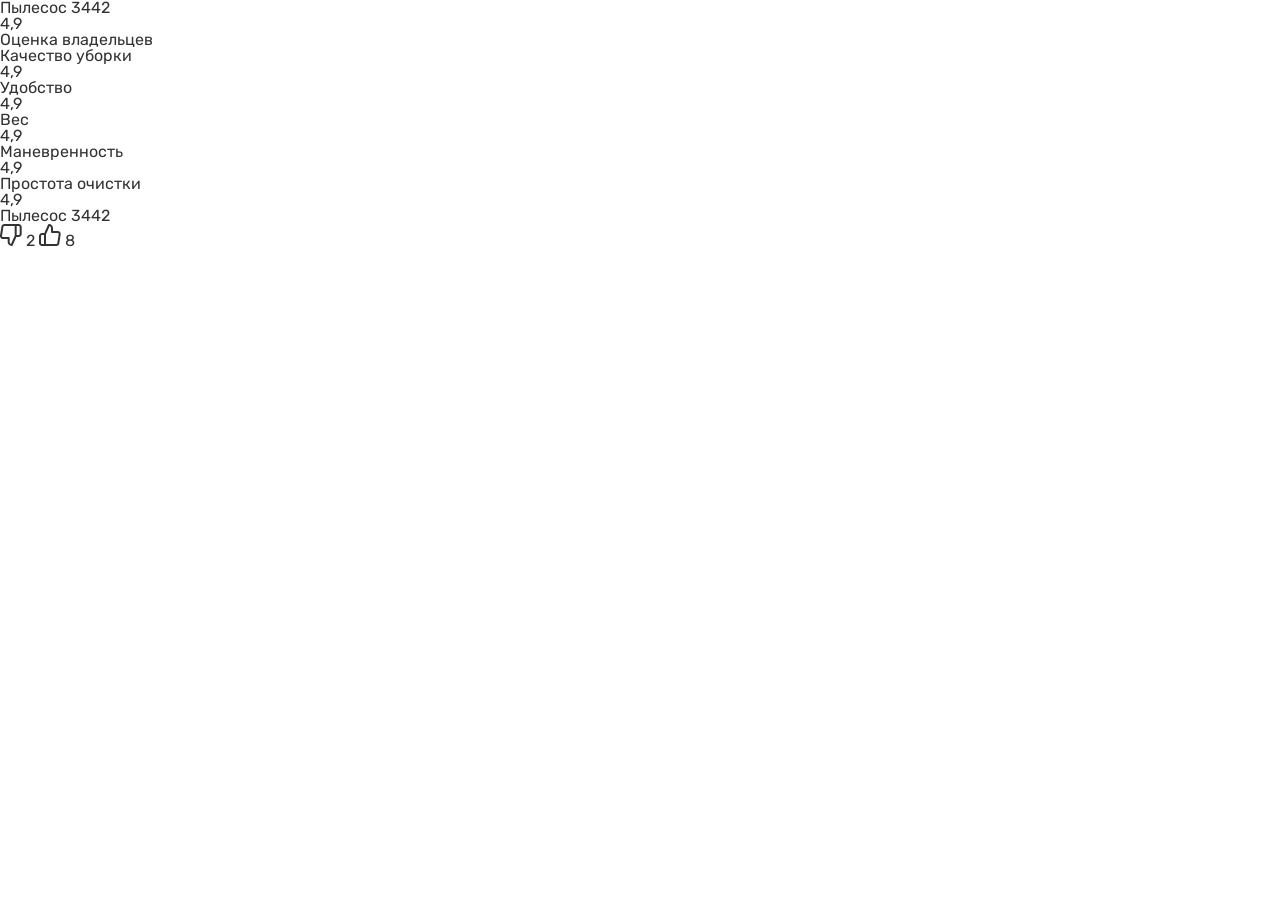
==== hoover/index.html @ 7ca24548 "feat: add structure project and fonts and main style" ====
<!doctype html>
<html lang="ru">
<head>
    <meta charset="UTF-8">
    <meta name="viewport"
          content="width=device-width, user-scalable=no, initial-scale=1.0, maximum-scale=1.0, minimum-scale=1.0">
    <meta http-equiv="X-UA-Compatible" content="ie=edge">
    <link rel="shortcut icon" href="favicon.ico" />
    <link rel="stylesheet" href="css/style.css" />
    <title>Casco</title>
</head>
<body>
<div class="wrapper">
    <header class="header">
        <h1 class="header__title visually-hidden">Пылесос 3442</h1>
    </header>
    <main class="main">
        <div class="main__wrapper">
            <section class="main__score buy-score">
                <h2 class="buy-score__title">Пылесос 3442</h2>
                <div class="buy-score__body">
                    <div class="buy-score__image">
                        <div class="buy-score__img"></div>
                        <div class="buy-score__slider slider"></div>
                    </div>
                    <div class="buy-score__score rating-card">
                        <div class="rating-card__summary">
                            <div class="rating-card__score">4,9</div>
                            <div class="rating-card__title">Оценка владельцев</div>
                        </div>
                        <div class="rating-card__metrics">
                            <ul class="rating-card__list">
                                <li class="rating-card__item">
                                    <span class="rating-card__label">Качество уборки</span>
                                    <div class="rating-card__progress"></div>
                                    <span class="rating-card__value">4,9</span>
                                </li>
                                <li class="rating-card__item">
                                    <span class="rating-card__label">Удобство</span>
                                    <div class="rating-card__progress"></div>
                                    <span class="rating-card__value">4,9</span>
                                </li>
                                <li class="rating-card__item">
                                    <span class="rating-card__label">Вес</span>
                                    <div class="rating-card__progress"></div>
                                    <span class="rating-card__value">4,9</span>
                                </li>
                                <li class="rating-card__item">
                                    <span class="rating-card__label">Маневренность</span>
                                    <div class="rating-card__progress"></div>
                                    <span class="rating-card__value">4,9</span>
                                </li>
                                <li class="rating-card__item">
                                    <span class="rating-card__label">Простота очистки</span>
                                    <div class="rating-card__progress"></div>
                                    <span class="rating-card__value">4,9</span>
                                </li>
                            </ul>
                        </div>
                        <div class="rating-card__footer">
                            <div class="rating-card__product-name">Пылесос 3442</div>
                            <div class="rating-card__actions button-rating-card">
                                <button type="button" class="button-rating-card__dislike">
                                    <svg width="22" height="22" viewBox="0 0 22 22" fill="none" xmlns="http://www.w3.org/2000/svg">
                                        <path d="M15.6826 12.0001L11.6826 21.0001C10.887 21.0001 10.1239 20.6841 9.5613 20.1214C8.99869 19.5588 8.68262 18.7958 8.68262 18.0001L8.68262 14.0001L3.02262 14.0001C2.73271 14.0034 2.44555 13.9436 2.18105 13.8249C1.91654 13.7062 1.681 13.5314 1.49076 13.3126C1.30052 13.0938 1.16011 12.8363 1.07928 12.5579C0.998443 12.2794 0.979111 11.9868 1.02262 11.7001L2.40262 2.70012C2.47494 2.22322 2.71718 1.78851 3.08471 1.47611C3.45224 1.16372 3.92029 0.994668 4.40262 1.00012L15.6826 1.00012M15.6826 12.0001L15.6826 1.00012M15.6826 12.0001L18.6826 12.0001C19.2131 12.0001 19.7218 11.7894 20.0968 11.4143C20.4719 11.0393 20.6826 10.5306 20.6826 10.0001L20.6826 3.00012C20.6826 2.46969 20.4719 1.96098 20.0968 1.58591C19.7218 1.21084 19.2131 1.00012 18.6826 1.00012L15.6826 1.00012" stroke="#333333" stroke-width="2" stroke-linecap="round" stroke-linejoin="round" />
                                    </svg>
                                    <span class="button-rating-card__count">2</span>
                                </button>
                                <button type="button" class="button-rating-card__like">
                                    <svg width="22" height="22" viewBox="0 0 22 22" fill="none" xmlns="http://www.w3.org/2000/svg">
                                        <path d="M6 10L10 1C10.7956 1 11.5587 1.31607 12.1213 1.87868C12.6839 2.44129 13 3.20435 13 4V8H18.66C18.9499 7.99672 19.2371 8.0565 19.5016 8.17522C19.7661 8.29393 20.0016 8.46873 20.1919 8.68751C20.3821 8.90629 20.5225 9.16382 20.6033 9.44225C20.6842 9.72068 20.7035 10.0134 20.66 10.3L19.28 19.3C19.2077 19.7769 18.9654 20.2116 18.5979 20.524C18.2304 20.8364 17.7623 21.0055 17.28 21H6M6 10V21M6 10H3C2.46957 10 1.96086 10.2107 1.58579 10.5858C1.21071 10.9609 1 11.4696 1 12V19C1 19.5304 1.21071 20.0391 1.58579 20.4142C1.96086 20.7893 2.46957 21 3 21H6" stroke="#333333" stroke-width="2" stroke-linecap="round" stroke-linejoin="round" />
                                    </svg>
                                    <span class="button-rating-card__count">8</span>
                                </button>
                            </div>
                        </div>
                    </div>
                </div>
            </section>
        </div>
    </main>
    <footer class="footer">
        <div class="footer__container"></div>
    </footer>
</div>
<script src="js/script.js"></script>
</body>
</html>
---- hoover/css/style.css ----
/* Обнуление стилей */

* {
    padding: 0;
    margin: 0;
    border: 0;
}

*,
*:before,
*:after {
    box-sizing: border-box;
}

ul li {
    list-style: none;
}

a {
    color: inherit;
}

a:link,
a:visited {
    text-decoration: none;
}

a:hover {
    text-decoration: none;
}

h1,
h2,
h3,
h4,
h5,
h6 {
    font-weight: inherit;
    font-size: inherit;
}

img {
    vertical-align: top;
}

body,
html {
    height: 100%;
}

input,
button,
textarea {
    font-size: inherit;
}

button {
    cursor: pointer;
    color: inherit;
    background-color: inherit;
}

/* Обнуление стилей */


:root {
    --base-font-family: "Rubik", sans-serif;;
    --base-font-size: 16px;
    --base-color-background: #f3f3f3;
    --base-font-weight: 400;
    --base-color-text: #333;

    --block-color-background: #fff;
    --color-background: #f8f8fa;
    --yandex-color-background: #fbdf32;

    --link-color-text: #0a48b8;



    --button-font-size: 18px;
    --title-h2-font-size: 36px;
    --title-h3-font-size: 24px;
    --title-h2-font-weight: 500;
    --button-color-text: #525252;
    --title-h2-color-text: #000;
    --card-color-background: #F5F5F6;
    --button-color-background: #ffdd2d;
    --border-color: #e4e4e4;
    --choice-color: #636363;


    --black-300: #dadada;
    --black-500: #808080;

}

@font-face {
    font-family: "Rubik";
    src: url("../fonts/Rubik-Regular.woff2") format("woff2"), url("../fonts/Rubik-Regular.woff") format("woff");
    font-weight: 400;
    font-style: normal;
    font-display: swap;
}

@font-face {
    font-family: "Roboto";
    src: url("../fonts/Rubik-Medium.woff2") format("woff2"), url("../fonts/Rubik-Medium.woff") format("woff");
    font-weight: 500;
    font-style: normal;
    font-display: swap;
}


input,
button,
textarea {
    font-family: var(--base-font-family), serif;
}


body {
    color: var(--base-color-text);
    line-height: 1;
    font-family: var(--base-font-family), serif;
    font-size: var(--base-font-size);
    font-weight: var(--base-font-weight);
    background-color: var(--base-color-background);
}

.header__title.visually-hidden {
    position: absolute;
    width: 1px;
    height: 1px;
    padding: 0;
    margin: -1px;
    overflow: hidden;
    clip: rect(0, 0, 0, 0);
    white-space: nowrap;
    border: 0;
}

.wrapper {
    max-width: 1920px;
    margin: 0 auto;
    background-color: #fff;
    min-height: 100%;
    display: flex;
    flex-direction: column;
}

.wrapper > main {
    flex: 1 1 auto;
}
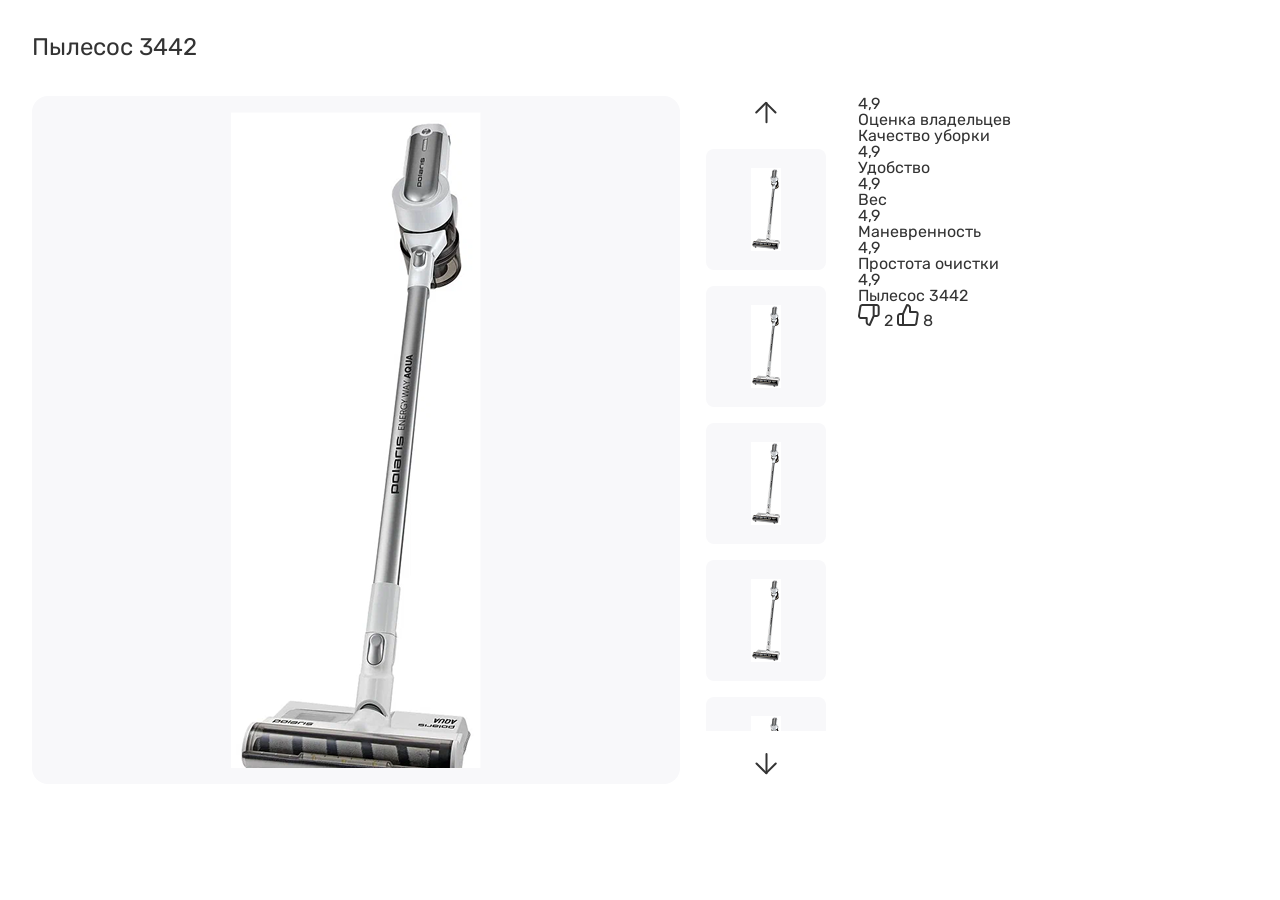
==== commit 39863dca: "feat: add block image and slider" ====
--- a/hoover/index.html
+++ b/hoover/index.html
@@ -20,8 +20,51 @@
                 <h2 class="buy-score__title">Пылесос 3442</h2>
                 <div class="buy-score__body">
                     <div class="buy-score__image">
-                        <div class="buy-score__img"></div>
-                        <div class="buy-score__slider slider"></div>
+                        <div class="buy-score__img">
+                            <img class="image-hoover" src="./img/hoover_big.png" alt="Hoover">
+                        </div>
+                        <div class="buy-score__slider slider">
+                            <button type="button" class="slider__button slider__button_prev" aria-label="Прокрутить вверх">
+                                <svg width="33" height="33" viewBox="0 0 33 33" fill="none" xmlns="http://www.w3.org/2000/svg">
+                                    <path d="M16.5 26.125L16.5 6.875" stroke="#333333" stroke-width="2" stroke-linecap="round" stroke-linejoin="round" />
+                                    <path d="M6.25 16.5L15.875 6.875L25.5 16.5" stroke="#333333" stroke-width="2" stroke-linecap="round" stroke-linejoin="round" />
+                                </svg>
+                            </button>
+                            <div class="slider__viewport">
+                                <div class="slider__track">
+                                    <div class="slider__slide">
+                                        <img class="slider__image" src="./img/hoover_small.png" alt="Пылесос 1">
+                                    </div>
+                                    <div class="slider__slide">
+                                        <img class="slider__image" src="./img/hoover_small.png" alt="Пылесос 1">
+                                    </div>
+                                    <div class="slider__slide">
+                                        <img class="slider__image" src="./img/hoover_small.png" alt="Пылесос 1">
+                                    </div>
+                                    <div class="slider__slide">
+                                        <img class="slider__image" src="./img/hoover_small.png" alt="Пылесос 1">
+                                    </div>
+                                    <div class="slider__slide">
+                                        <img class="slider__image" src="./img/hoover_small.png" alt="Пылесос 1">
+                                    </div>
+                                    <div class="slider__slide">
+                                        <img class="slider__image" src="./img/hoover_small.png" alt="Пылесос 1">
+                                    </div>
+                                    <div class="slider__slide">
+                                        <img class="slider__image" src="./img/hoover_small.png" alt="Пылесос 1">
+                                    </div>
+                                    <div class="slider__slide">
+                                        <img class="slider__image" src="./img/hoover_small.png" alt="Пылесос 1">
+                                    </div>
+                                </div>
+                            </div>
+                            <button type="button" class="slider__button slider__button_next" aria-label="Прокрутить вниз">
+                                <svg width="33" height="33" viewBox="0 0 33 33" fill="none" xmlns="http://www.w3.org/2000/svg">
+                                    <path d="M16.5 6.875L16.5 26.125" stroke="#333333" stroke-width="2" stroke-linecap="round" stroke-linejoin="round" />
+                                    <path d="M25.75 16.5L16.125 26.125L6.5 16.5" stroke="#333333" stroke-width="2" stroke-linecap="round" stroke-linejoin="round" />
+                                </svg>
+                            </button>
+                        </div>
                     </div>
                     <div class="buy-score__score rating-card">
                         <div class="rating-card__summary">
--- a/hoover/css/style.css
+++ b/hoover/css/style.css
@@ -66,22 +66,21 @@
 :root {
     --base-font-family: "Rubik", sans-serif;;
     --base-font-size: 16px;
-    --base-color-background: #f3f3f3;
+    --base-color-background: #fff;
     --base-font-weight: 400;
     --base-color-text: #333;
 
     --block-color-background: #fff;
     --color-background: #f8f8fa;
     --yandex-color-background: #fbdf32;
+    --title-h2-font-weight: 500;
+    --title-h2-font-size: 24px;
 
     --link-color-text: #0a48b8;
 
 
 
     --button-font-size: 18px;
-    --title-h2-font-size: 36px;
-    --title-h3-font-size: 24px;
-    --title-h2-font-weight: 500;
     --button-color-text: #525252;
     --title-h2-color-text: #000;
     --card-color-background: #F5F5F6;
@@ -141,16 +140,75 @@
 }
 
 .wrapper {
-    max-width: 1920px;
+    max-width: 1680px;
     margin: 0 auto;
-    background-color: #fff;
+    background-color: var(--base-color-background);
     min-height: 100%;
     display: flex;
     flex-direction: column;
+    padding: 32px;
+    border-radius: 32px;
 }
 
 .wrapper > main {
     flex: 1 1 auto;
 }
 
-
+.buy-score__title {
+    font-weight: var(--title-h2-font-weight);
+    font-size: var(--title-h2-font-size);
+    line-height: 133%;
+    color: var(--base-color-text);
+}
+
+.buy-score__title:not(:last-child) {
+    margin-bottom: 32px;
+}
+
+.buy-score__body {
+    display: flex;
+    gap: 32px;
+}
+
+.buy-score__image {
+    display: flex;
+    gap: 26px;
+}
+
+.buy-score__img {
+    display: flex;
+    align-items: center;
+    justify-content: center;
+    padding: 12px 199px;
+    border-radius: 16px;
+    background-color: var(--color-background);
+}
+
+.buy-score__slider {
+    display: flex;
+    flex-direction: column;
+    align-items: center;
+    gap: 16px;
+}
+
+.slider__slide {
+    display: flex;
+    align-items: center;
+    justify-content: center;
+    padding: 19px 45px;
+    border-radius: 8px;
+    background-color: var(--color-background);
+}
+
+.slider__track {
+    display: flex;
+    flex-direction: column;
+    gap: 16px;
+    transition: transform 0.3s ease;
+    will-change: transform;
+}
+
+.slider__viewport {
+    height: 582px;
+    overflow: hidden;
+}
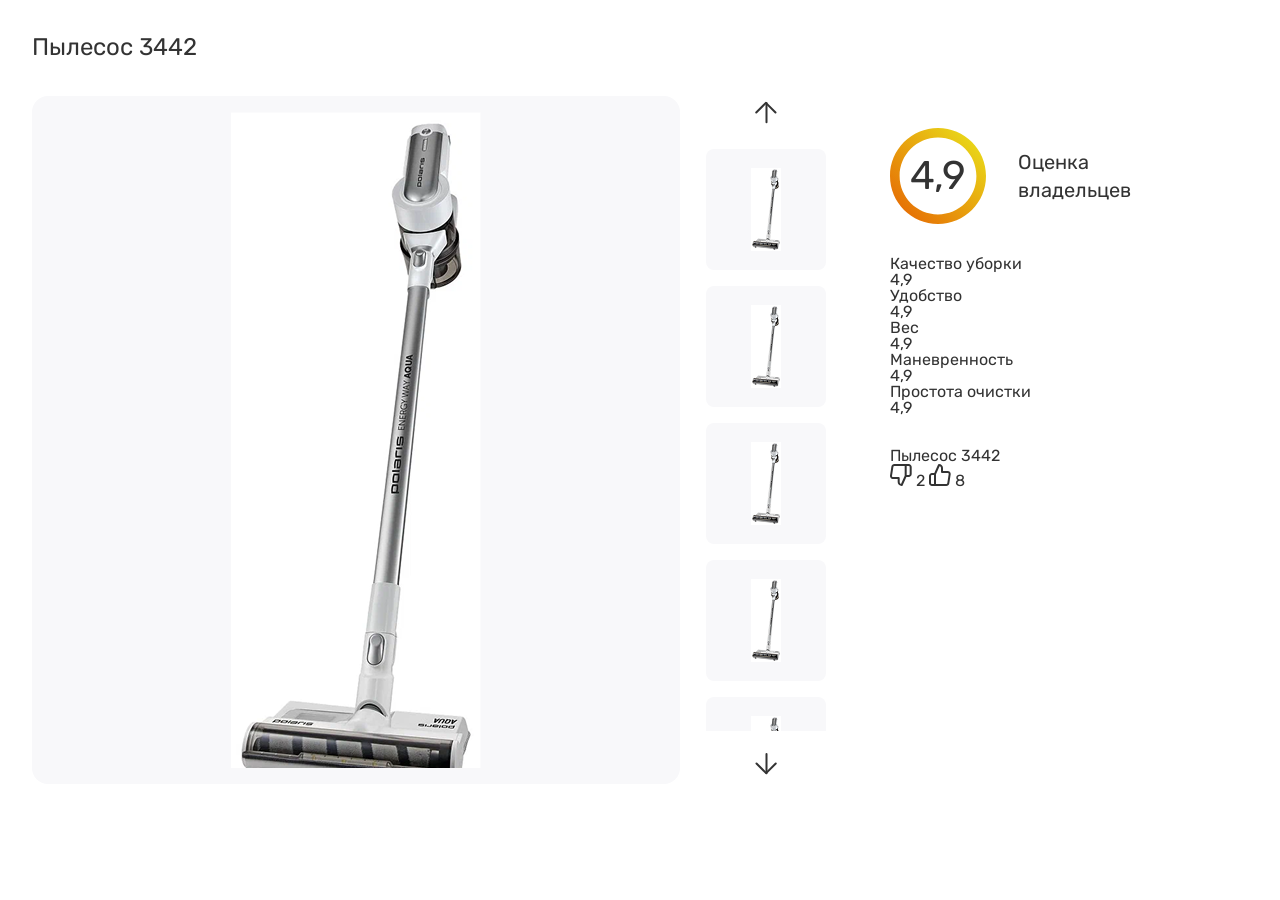
==== commit a42e093b: "feat: add block rating-card summary" ====
--- a/hoover/index.html
+++ b/hoover/index.html
@@ -68,7 +68,18 @@
                     </div>
                     <div class="buy-score__score rating-card">
                         <div class="rating-card__summary">
-                            <div class="rating-card__score">4,9</div>
+                            <div class="rating-card__score">
+                                <div class="rating-card__score-value">4,9</div>
+                                <svg class="rating-card__score-ring" width="96" height="96" viewBox="0 0 96 96" fill="none" xmlns="http://www.w3.org/2000/svg">
+                                    <path d="M96 48C96 74.5097 74.5097 96 48 96C21.4903 96 0 74.5097 0 48C0 21.4903 21.4903 0 48 0C74.5097 0 96 21.4903 96 48ZM9.6 48C9.6 69.2077 26.7923 86.4 48 86.4C69.2077 86.4 86.4 69.2077 86.4 48C86.4 26.7923 69.2077 9.6 48 9.6C26.7923 9.6 9.6 26.7923 9.6 48Z" fill="url(#paint0_linear_4_73)" />
+                                    <defs>
+                                        <linearGradient id="paint0_linear_4_73" x1="81" y1="13" x2="11" y2="82" gradientUnits="userSpaceOnUse">
+                                            <stop stop-color="#E9D418" />
+                                            <stop offset="1" stop-color="#E67105" />
+                                        </linearGradient>
+                                    </defs>
+                                </svg>
+                            </div>
                             <div class="rating-card__title">Оценка владельцев</div>
                         </div>
                         <div class="rating-card__metrics">
--- a/hoover/css/style.css
+++ b/hoover/css/style.css
@@ -75,6 +75,7 @@
     --yandex-color-background: #fbdf32;
     --title-h2-font-weight: 500;
     --title-h2-font-size: 24px;
+    --title-score-font-size: 40px;
 
     --link-color-text: #0a48b8;
 
@@ -212,3 +213,44 @@
     height: 582px;
     overflow: hidden;
 }
+
+.rating-card {
+    display: flex;
+    flex-direction: column;
+    gap: 32px;
+    padding: 32px;
+}
+
+.rating-card__summary {
+    display: flex;
+}
+
+.rating-card__score {
+    display: grid;
+    place-items: center;
+    position: relative;
+    width: 96px;
+    height: 96px;
+}
+
+.rating-card__score-value,
+.rating-card__score-ring {
+    grid-area: 1 / 1;
+}
+
+.rating-card__score-value {
+    z-index: 1;
+    font-weight: var(--title-h2-font-weight);
+    font-size: var(--title-score-font-size);
+    line-height: 70%;
+}
+
+.rating-card__title {
+    padding-top: 20px;
+    padding-bottom: 20px;
+    padding-left: 32px;
+    font-weight: var(--title-h2-font-weight);
+    font-size: 20px;
+    line-height: 140%;
+    max-width: 150px;
+}
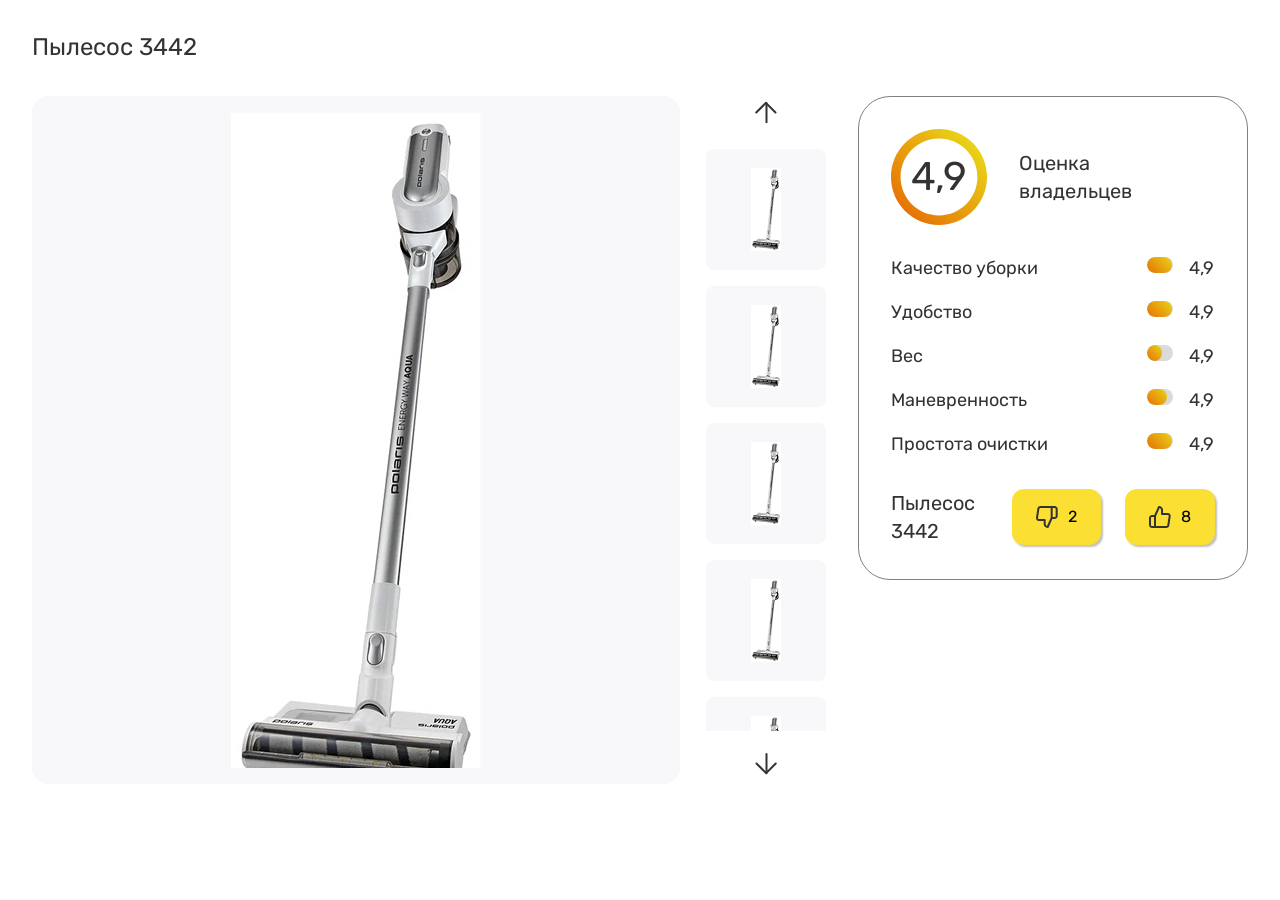
==== commit 1dcc9aff: "feat: add block rating-card metrics" ====
--- a/hoover/index.html
+++ b/hoover/index.html
@@ -82,45 +82,53 @@
                             </div>
                             <div class="rating-card__title">Оценка владельцев</div>
                         </div>
-                        <div class="rating-card__metrics">
-                            <ul class="rating-card__list">
-                                <li class="rating-card__item">
-                                    <span class="rating-card__label">Качество уборки</span>
-                                    <div class="rating-card__progress"></div>
-                                    <span class="rating-card__value">4,9</span>
-                                </li>
-                                <li class="rating-card__item">
-                                    <span class="rating-card__label">Удобство</span>
-                                    <div class="rating-card__progress"></div>
-                                    <span class="rating-card__value">4,9</span>
-                                </li>
-                                <li class="rating-card__item">
-                                    <span class="rating-card__label">Вес</span>
-                                    <div class="rating-card__progress"></div>
-                                    <span class="rating-card__value">4,9</span>
-                                </li>
-                                <li class="rating-card__item">
-                                    <span class="rating-card__label">Маневренность</span>
-                                    <div class="rating-card__progress"></div>
-                                    <span class="rating-card__value">4,9</span>
-                                </li>
-                                <li class="rating-card__item">
-                                    <span class="rating-card__label">Простота очистки</span>
-                                    <div class="rating-card__progress"></div>
-                                    <span class="rating-card__value">4,9</span>
-                                </li>
-                            </ul>
-                        </div>
+                        <ul class="rating-card__metrics">
+                            <li class="rating-card__item">
+                                <span class="rating-card__label">Качество уборки</span>
+                                <div class="rating-card__progress">
+                                    <div class="rating-card__bar-fill" style="width: 98%;"></div>
+                                </div>
+                                <span class="rating-card__value">4,9</span>
+                            </li>
+                            <li class="rating-card__item">
+                                <span class="rating-card__label">Удобство</span>
+                                <div class="rating-card__progress">
+                                    <div class="rating-card__bar-fill" style="width: 98%;"></div>
+                                </div>
+                                <span class="rating-card__value">4,9</span>
+                            </li>
+                            <li class="rating-card__item">
+                                <span class="rating-card__label">Вес</span>
+                                <div class="rating-card__progress">
+                                    <div class="rating-card__bar-fill" style="width: 58%;"></div>
+                                </div>
+                                <span class="rating-card__value">4,9</span>
+                            </li>
+                            <li class="rating-card__item">
+                                <span class="rating-card__label">Маневренность</span>
+                                <div class="rating-card__progress">
+                                    <div class="rating-card__bar-fill" style="width: 78%;"></div>
+                                </div>
+                                <span class="rating-card__value">4,9</span>
+                            </li>
+                            <li class="rating-card__item">
+                                <span class="rating-card__label">Простота очистки</span>
+                                <div class="rating-card__progress">
+                                    <div class="rating-card__bar-fill" style="width: 98%;"></div>
+                                </div>
+                                <span class="rating-card__value">4,9</span>
+                            </li>
+                        </ul>
                         <div class="rating-card__footer">
                             <div class="rating-card__product-name">Пылесос 3442</div>
                             <div class="rating-card__actions button-rating-card">
-                                <button type="button" class="button-rating-card__dislike">
+                                <button type="button" class="button-rating-card__dislike button-rating">
                                     <svg width="22" height="22" viewBox="0 0 22 22" fill="none" xmlns="http://www.w3.org/2000/svg">
                                         <path d="M15.6826 12.0001L11.6826 21.0001C10.887 21.0001 10.1239 20.6841 9.5613 20.1214C8.99869 19.5588 8.68262 18.7958 8.68262 18.0001L8.68262 14.0001L3.02262 14.0001C2.73271 14.0034 2.44555 13.9436 2.18105 13.8249C1.91654 13.7062 1.681 13.5314 1.49076 13.3126C1.30052 13.0938 1.16011 12.8363 1.07928 12.5579C0.998443 12.2794 0.979111 11.9868 1.02262 11.7001L2.40262 2.70012C2.47494 2.22322 2.71718 1.78851 3.08471 1.47611C3.45224 1.16372 3.92029 0.994668 4.40262 1.00012L15.6826 1.00012M15.6826 12.0001L15.6826 1.00012M15.6826 12.0001L18.6826 12.0001C19.2131 12.0001 19.7218 11.7894 20.0968 11.4143C20.4719 11.0393 20.6826 10.5306 20.6826 10.0001L20.6826 3.00012C20.6826 2.46969 20.4719 1.96098 20.0968 1.58591C19.7218 1.21084 19.2131 1.00012 18.6826 1.00012L15.6826 1.00012" stroke="#333333" stroke-width="2" stroke-linecap="round" stroke-linejoin="round" />
                                     </svg>
                                     <span class="button-rating-card__count">2</span>
                                 </button>
-                                <button type="button" class="button-rating-card__like">
+                                <button type="button" class="button-rating-card__like button-rating">
                                     <svg width="22" height="22" viewBox="0 0 22 22" fill="none" xmlns="http://www.w3.org/2000/svg">
                                         <path d="M6 10L10 1C10.7956 1 11.5587 1.31607 12.1213 1.87868C12.6839 2.44129 13 3.20435 13 4V8H18.66C18.9499 7.99672 19.2371 8.0565 19.5016 8.17522C19.7661 8.29393 20.0016 8.46873 20.1919 8.68751C20.3821 8.90629 20.5225 9.16382 20.6033 9.44225C20.6842 9.72068 20.7035 10.0134 20.66 10.3L19.28 19.3C19.2077 19.7769 18.9654 20.2116 18.5979 20.524C18.2304 20.8364 17.7623 21.0055 17.28 21H6M6 10V21M6 10H3C2.46957 10 1.96086 10.2107 1.58579 10.5858C1.21071 10.9609 1 11.4696 1 12V19C1 19.5304 1.21071 20.0391 1.58579 20.4142C1.96086 20.7893 2.46957 21 3 21H6" stroke="#333333" stroke-width="2" stroke-linecap="round" stroke-linejoin="round" />
                                     </svg>
--- a/hoover/css/style.css
+++ b/hoover/css/style.css
@@ -76,22 +76,14 @@
     --title-h2-font-weight: 500;
     --title-h2-font-size: 24px;
     --title-score-font-size: 40px;
+    --rate-font-size: 18px;
+    --title-font-size: 20px;
 
     --link-color-text: #0a48b8;
-
-
-
-    --button-font-size: 18px;
-    --button-color-text: #525252;
-    --title-h2-color-text: #000;
-    --card-color-background: #F5F5F6;
-    --button-color-background: #ffdd2d;
-    --border-color: #e4e4e4;
-    --choice-color: #636363;
-
 
     --black-300: #dadada;
     --black-500: #808080;
+    --black: #000;
 
 }
 
@@ -217,8 +209,14 @@
 .rating-card {
     display: flex;
     flex-direction: column;
+    flex: 1;
     gap: 32px;
     padding: 32px;
+    border: 1px solid var(--black-500);
+    border-radius: 32px;
+    max-width: 791px;
+    //width: 100%;
+    max-height: 484px;
 }
 
 .rating-card__summary {
@@ -254,3 +252,75 @@
     line-height: 140%;
     max-width: 150px;
 }
+
+
+.rating-card__metrics {
+    display: flex;
+    flex-direction: column;
+    gap: 20px;
+    font-size: var(--rate-font-size);
+}
+
+.rating-card__item {
+    display: flex;
+    gap: 16px;
+}
+
+.rating-card__label {
+    min-width: 240px;
+    line-height: 133%;
+}
+
+.rating-card__progress {
+    flex: 1;
+    height: 16px;
+    background-color: var(--black-300);
+    border-radius: 100px;
+    overflow: hidden;
+}
+
+.rating-card__bar-fill {
+    height: 100%;
+    width: 98%;
+    border-radius: 100px;
+    background: linear-gradient(225deg, #e9d418 0%, #e67105 100%);
+}
+
+.rating-card__value {
+    min-width: 26px;
+    line-height: 133%;
+}
+
+.rating-card__footer {
+    display: flex;
+    justify-content: space-between;
+}
+
+.rating-card__product-name {
+    font-weight: var(--title-h2-font-weight);
+    font-size: var(--title-font-size);
+    line-height: 140%;
+    color: var(--base-color-text);
+}
+
+.button-rating-card {
+    display: flex;
+    gap: 24px;
+}
+
+.button-rating {
+    display: flex;
+    align-items: center;
+    gap: 10px;
+    border-radius: 12px;
+    box-shadow: 2px 2px 2px 0 rgba(0, 0, 0, 0.25);
+    background: var(--yandex-color-background);
+    padding: 16px 24px;
+}
+
+.button-rating-card__count {
+    font-weight: var(--title-h2-font-weight);
+    font-size: var(--base-font-size);
+    line-height: 150%;
+    color: var(--black);
+}
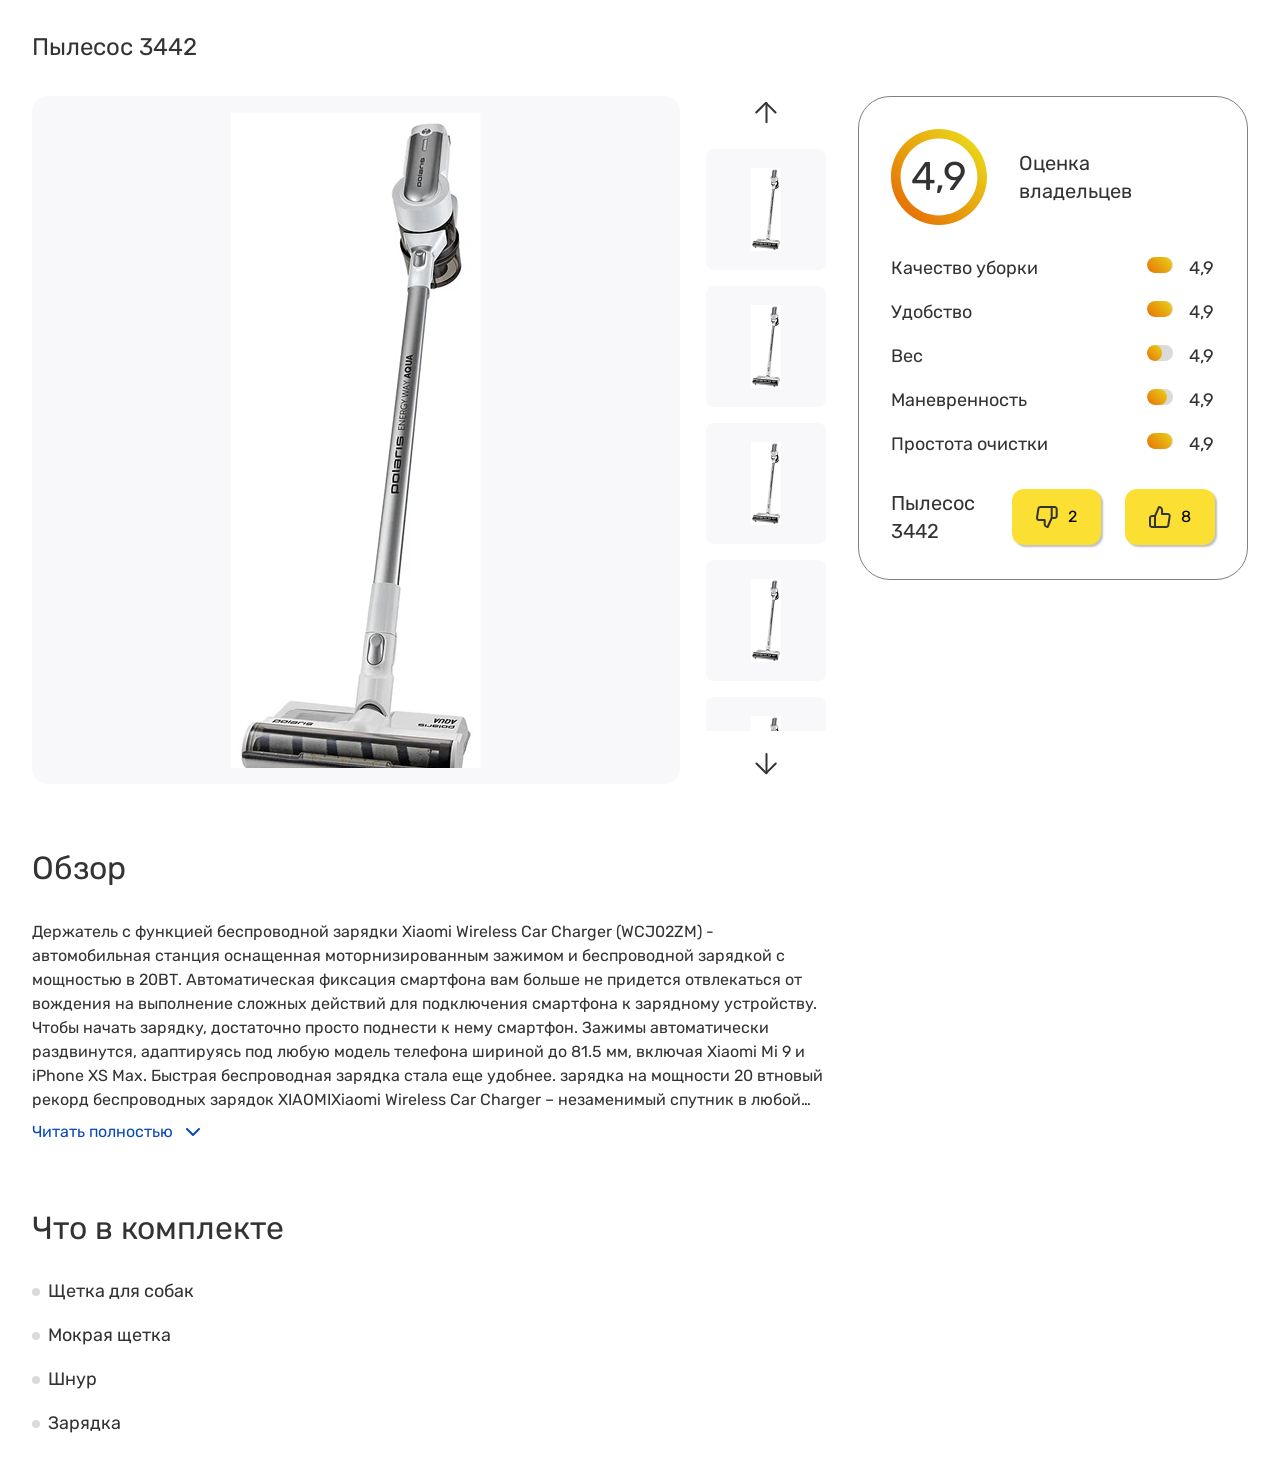
==== commit 9b4d8511: "feat: add block overview" ====
--- a/hoover/index.html
+++ b/hoover/index.html
@@ -139,6 +139,61 @@
                     </div>
                 </div>
             </section>
+            <section class="main__overview overview">
+                <div class="overview__description description">
+                    <h2 class="description__title title">Обзор</h2>
+                    <div class="description__text" data-description-text>Держатель с функцией беcпроводной зарядки Xiaomi Wireless Car
+                        Charger (WCJ02ZM) - автомобильная станция оснащенная моторнизированным зажимом и беспроводной
+                        зарядкой с мощностью в 20ВТ. Автоматическая фиксация смартфона вам больше не придется отвлекаться
+                        от вождения на выполнение сложных действий для подключения смартфона к зарядному устройству.
+                        Чтобы начать зарядку, достаточно просто поднести к нему смартфон. Зажимы автоматически
+                        раздвинутся, адаптируясь под любую модель телефона шириной до 81.5 мм, включая Xiaomi Mi 9
+                        и iPhone XS Max. Быстрая беспроводная зарядка стала еще удобнее. зарядка на мощности 20
+                        втновый рекорд беспроводных зарядок XIAOMIXiaomi Wireless Car Charger – незаменимый спутник
+                        в любой поездке. Благодаря высокой отдаче мощности в 20 Вт устройство может восполнить заряд
+                        Xiaomi Mi 9 с нуля до 45% всего за полчаса. Для полной зарядки аккумулятора понадобится 90
+                        минут.​Надежное крепление смартфоназарядное устройство оснащено скрытыми инфракрасными
+                        датчиками, которые заставляют зажимы автоматически раздвигаться при приближении к ним
+                        смартфона. Надежное крепление выдержит резкое торможение, проезд по неровным дорогам и
+                        через «лежачего полицейского». Бесступенчатая регулировка угла наклона позволяет найти
+                        наиболее оптимальное положение установки телефона. зарядка И навигация без снятия
+                        чехлазарядное устройство с функцией кронштейна для навигатора – что может быть удобнее?
+                        Поставьте телефон на зарядку, настройте угол обзора и включите приложение с навигацией,
+                        чтобы следить за дорогой. Расстояние реакции датчиков зарядки – 4 мм, поэтому можно
+                        заряжать смартфон, не снимая чехла. Доехав до пункта назначения, нажмите боковую кнопку
+                        зарядного устройства, чтобы забрать смартфон. функционал без ущерба красоте лицевая
+                        поверхность зарядки выполнена из цельного 2.5D-стекла, которое повышает эффективность
+                        системы теплоотведения смартфона. Подключение устройства к источнику питания и
+                        готовность к работе обозначаются ярким синим индикатором в форме кольца, который
+                        четко виден даже ночью. двухступенчатая система охлаждениязарядное устройство оснащено
+                        вентилятором, который самостоятельно регулирует мощность подачи воздуха в зависимости
+                        от температуры устройства. Встроенная металлическая опора быстро проводит тепло,
+                        повышая скорость охлаждения. Двухступенчатая система охлаждения не допускает
+                        чрезмерного нагревания смартфона во время зарядки на высокой мощности, так что смартфон
+                        не запускает систему защиты от перегрева, которая снижает скорость зарядки. Кроме того,
+                        устройство оснащено и другими видами защиты от сбоев в работе, включая короткое замыкание
+                        и перенапряжение. деталиособенности Автоматическая фиксация смартфона - Чтобы начать зарядку,
+                        достаточно просто поднести к нему смартфон. Зажимы автоматически раздвинутся, адаптируясь
+                        под любую модель телефона шириной до 81.5 мм, включая Xiaomi Mi 9 и iPhone XS Max Мощность
+                        зарядки в 20 ВТ - благодаря высокой отдаче мощности зарядное устройство способно
+                    </div>
+                    <button class="description__toggle" type="button" data-description-toggle aria-expanded="false">
+                        <span class="description__toggle-text"  data-description-toggle-text>Читать полностью</span>
+                        <svg class="description__toggle-icon" width="24" height="24" viewBox="0 0 24 24" fill="none" xmlns="http://www.w3.org/2000/svg">
+                            <path d="M6 9L12 15L18 9" stroke="#0A48B8" stroke-width="2" stroke-linecap="round" stroke-linejoin="round" />
+                        </svg>
+                    </button>
+                </div>
+                <div class="overview__package contents-package">
+                    <h2 class="contents-package__title title">Что в комплекте</h2>
+                    <ul class="contents-package__items">
+                        <li class="contents-package__item">Щетка для собак</li>
+                        <li class="contents-package__item">Мокрая щетка</li>
+                        <li class="contents-package__item">Шнур</li>
+                        <li class="contents-package__item">Зарядка</li>
+                    </ul>
+                </div>
+            </section>
         </div>
     </main>
     <footer class="footer">
--- a/hoover/css/style.css
+++ b/hoover/css/style.css
@@ -75,6 +75,7 @@
     --yandex-color-background: #fbdf32;
     --title-h2-font-weight: 500;
     --title-h2-font-size: 24px;
+    --title-h2-des-font-size: 32px;
     --title-score-font-size: 40px;
     --rate-font-size: 18px;
     --title-font-size: 20px;
@@ -84,6 +85,8 @@
     --black-300: #dadada;
     --black-500: #808080;
     --black: #000;
+
+    --color-outline-active: #999;
 
 }
 
@@ -118,6 +121,23 @@
     font-size: var(--base-font-size);
     font-weight: var(--base-font-weight);
     background-color: var(--base-color-background);
+}
+
+button:focus,
+a:focus,
+input:focus,
+textarea:focus,
+select:focus {
+    outline: 2px solid transparent;
+}
+
+button:focus-visible,
+a:focus-visible,
+input:focus-visible,
+textarea:focus-visible,
+select:focus-visible {
+    outline: 2px solid var(--color-outline-active);
+    outline-offset: -2px;
 }
 
 .header__title.visually-hidden {
@@ -147,6 +167,10 @@
     flex: 1 1 auto;
 }
 
+.main__score:not(:last-child) {
+    margin-bottom: 64px;
+}
+
 .buy-score__title {
     font-weight: var(--title-h2-font-weight);
     font-size: var(--title-h2-font-size);
@@ -215,7 +239,6 @@
     border: 1px solid var(--black-500);
     border-radius: 32px;
     max-width: 791px;
-    //width: 100%;
     max-height: 484px;
 }
 
@@ -323,4 +346,87 @@
     font-size: var(--base-font-size);
     line-height: 150%;
     color: var(--black);
+}
+
+.overview {
+    max-width: 792px;
+}
+
+.description:not(:last-child) {
+    margin-bottom: 64px;
+}
+
+.title {
+    font-size: var(--title-h2-des-font-size);
+    line-height: 125%;
+    color: var(--base-color-text);
+}
+
+.title:not(:last-child) {
+    margin-bottom: 32px;
+}
+
+.description__text {
+    line-height: 150%;
+}
+
+.description__text:not(:last-child) {
+    margin-bottom: 8px;
+}
+
+.contents-package__items{
+    display: flex;
+    flex-direction: column;
+    gap: 20px;
+    font-size: var(--rate-font-size);
+    line-height: 133%;
+}
+
+.contents-package__item {
+    position: relative;
+    padding-left: 16px;
+}
+
+.contents-package__item::before {
+    content: '';
+    position: absolute;
+    top: 8px;
+    left: 0;
+    width: 8px;
+    height: 8px;
+    border-radius: 100%;
+    background-color: var(--black-300);
+}
+
+.description__toggle {
+    display: inline-flex;
+    align-items: center;
+    gap: 8px;
+    padding: 0;
+    border: none;
+    background-color: transparent;
+    color: var(--link-color-text);
+    cursor: pointer;
+    font: inherit;
+}
+
+.description__toggle-icon {
+    flex-shrink: 0;
+    transition: transform 0.2s ease;
+}
+
+.description__toggle.is-expanded .description__toggle-icon {
+    transform: rotate(180deg);
+}
+
+.description__text {
+    display: -webkit-box;
+    -webkit-box-orient: vertical;
+    -webkit-line-clamp: 8;
+    overflow: hidden;
+    line-height: 150%;
+}
+
+.description__text.is-expanded {
+    display: block;
 }
